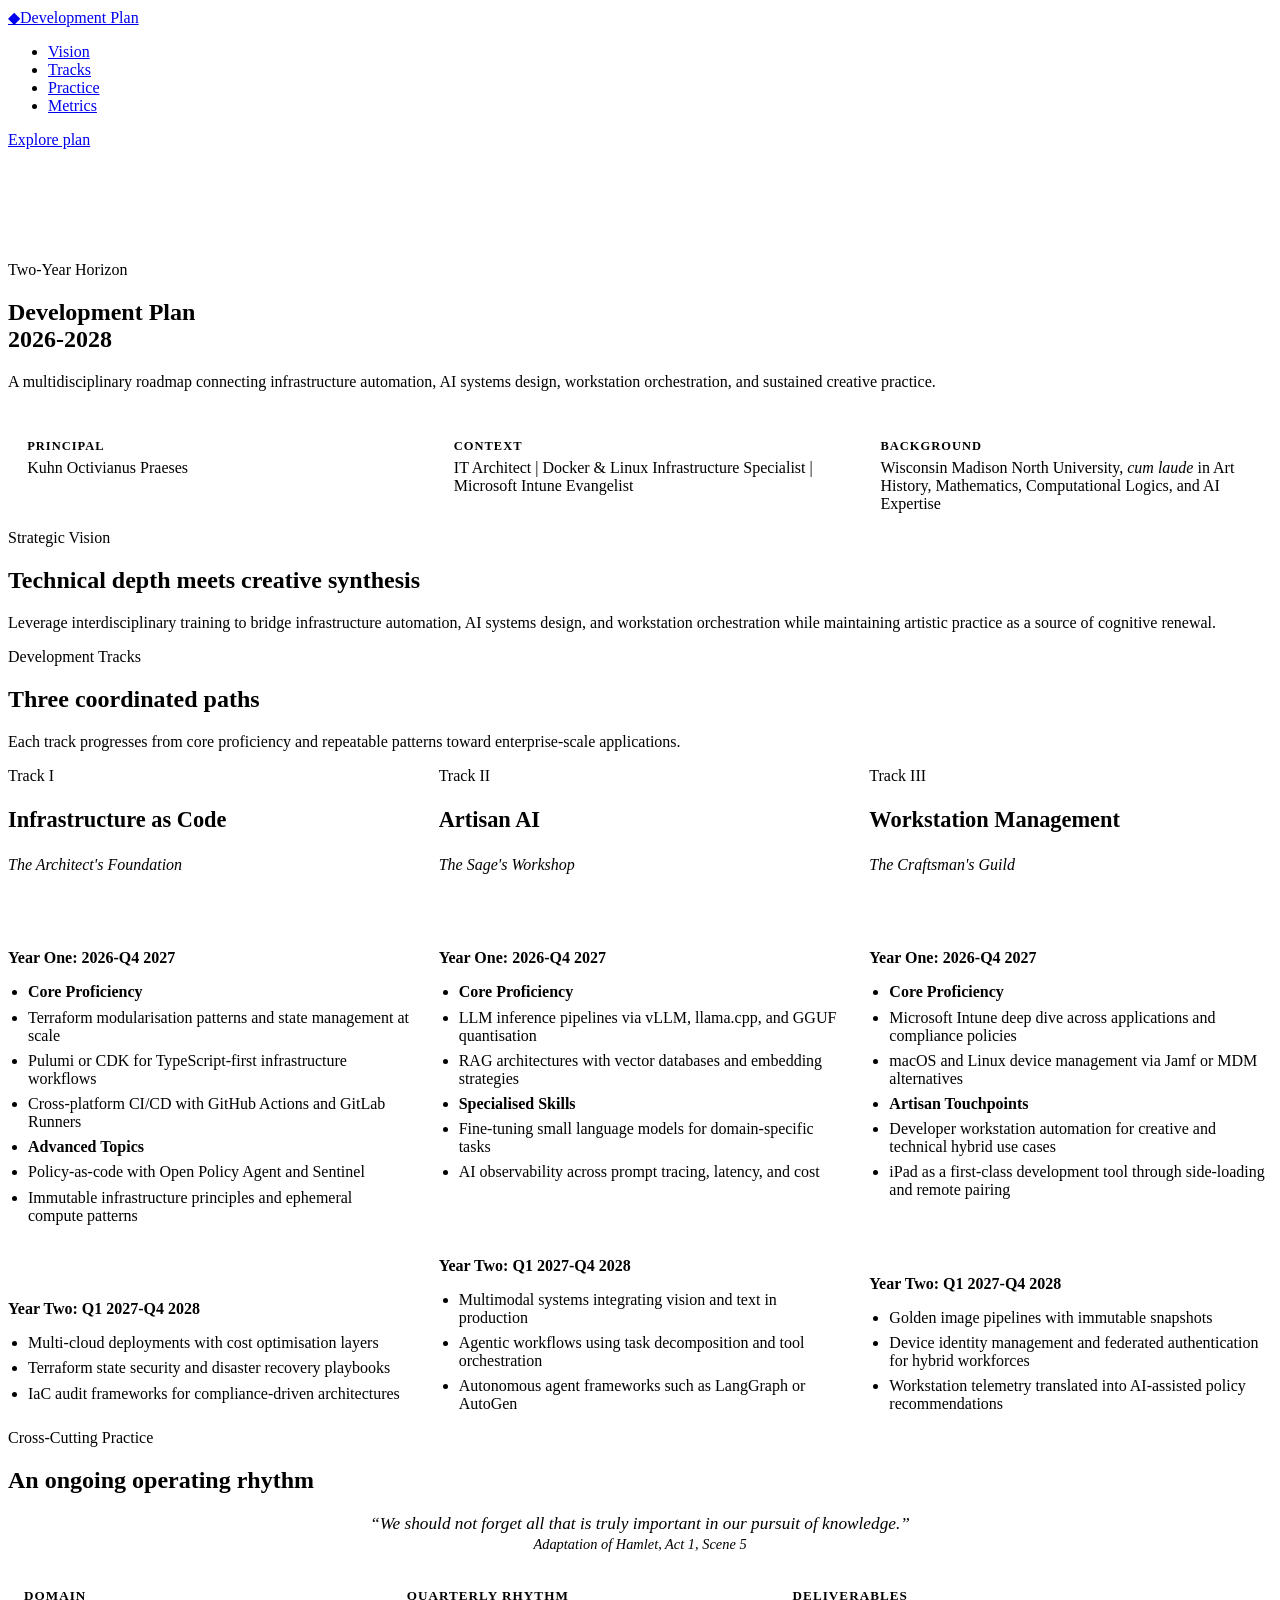
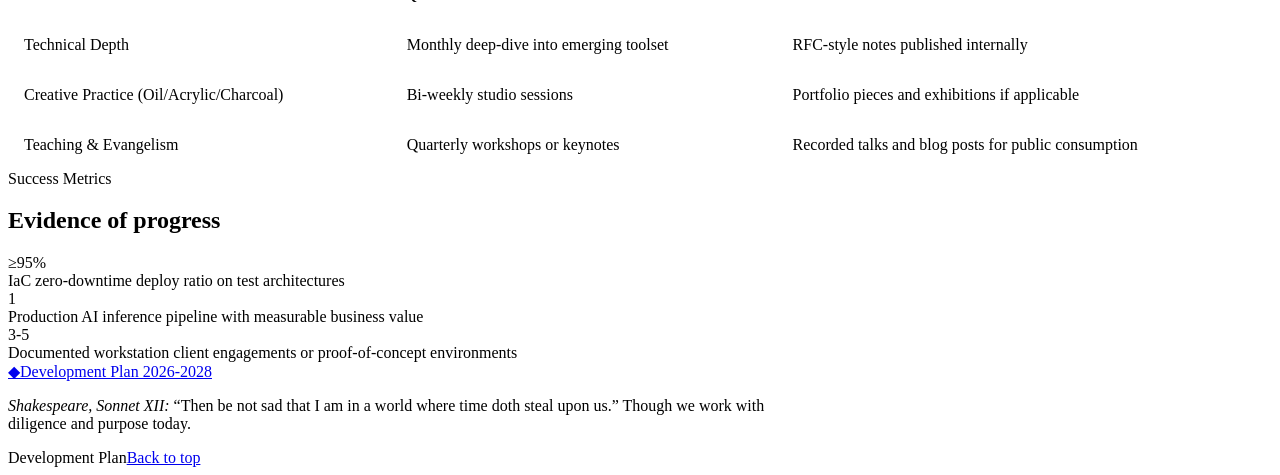
==== developmentplan.html @ e652a59f "development plan page upload" ====
<!DOCTYPE html>
<html lang="en">
<head>
  <meta charset="UTF-8">
  <meta name="viewport" content="width=device-width, initial-scale=1.0">
  <meta name="description" content="Development Plan 2026-2028 for infrastructure as code, artisan AI, and workstation management.">
  <title>Development Plan 2026-2028</title>
  <link rel="stylesheet" href="styles.css">
  <style>
    /* Page-specific layout only. Visual styling is inherited from styles.css. */
    .plan-main { padding-top: 7rem; }
    .plan-grid { display: grid; grid-template-columns: repeat(auto-fit, minmax(300px, 1fr)); gap: 1.75rem; }
    .track-card { display: flex; flex-direction: column; gap: 1.4rem; }
    .track-card h3 { font-size: 1.4rem; }
    .track-card h4 { color: var(--primary-cyan); margin-bottom: .65rem; }
    .track-card ul, .metrics-list { padding-left: 1.25rem; color: var(--text-muted); }
    .track-card li, .metrics-list li { margin: .45rem 0; }
    .profile-strip { display: grid; grid-template-columns: repeat(auto-fit, minmax(210px, 1fr)); gap: 1rem; margin-top: 2rem; }
    .profile-item { padding: 1rem 1.2rem; }
    .profile-item strong { display: block; color: var(--primary-yellow); font-size: .78rem; text-transform: uppercase; letter-spacing: .08em; margin-bottom: .35rem; }
    .quote { font-size: 1.08rem; font-style: italic; color: var(--text-muted); text-align: center; }
    .table-wrap { overflow-x: auto; }
    .plan-table { width: 100%; border-collapse: collapse; min-width: 720px; }
    .plan-table th, .plan-table td { text-align: left; padding: 1rem; border-bottom: 1px solid var(--glass-border); vertical-align: top; }
    .plan-table th { color: var(--primary-yellow); font-size: .82rem; text-transform: uppercase; letter-spacing: .08em; }
    .year-block { padding-top: 1rem; border-top: 1px solid var(--glass-border); }
    .footer-note { max-width: 800px; }
    @media (max-width: 768px) { .plan-main { padding-top: 5.5rem; } }
  </style>
</head>
<body>
  <div class="ambient-bg" aria-hidden="true">
    <div class="orb orb-1"></div>
    <div class="orb orb-2"></div>
    <div class="orb orb-3"></div>
  </div>

  <header class="header">
    <nav class="nav-container glass-panel" aria-label="Primary navigation">
      <a class="brand" href="#top"><span class="brand-icon" aria-hidden="true">◆</span><span>Development Plan</span></a>
      <ul class="nav-links">
        <li><a class="nav-link" href="#vision">Vision</a></li>
        <li><a class="nav-link" href="#tracks">Tracks</a></li>
        <li><a class="nav-link" href="#practice">Practice</a></li>
        <li><a class="nav-link" href="#metrics">Metrics</a></li>
      </ul>
      <div class="nav-actions"><a class="btn btn-glass btn-sm" href="#tracks">Explore plan</a></div>
    </nav>
  </header>

  <main id="top" class="plan-main">
    <section class="hero">
      <div class="badge"><span class="badge-dot"></span>Two-Year Horizon</div>
      <h1 class="hero-title gradient-text">Development Plan<br>2026-2028</h1>
      <p class="hero-subtitle">A multidisciplinary roadmap connecting infrastructure automation, AI systems design, workstation orchestration, and sustained creative practice.</p>
      <div class="profile-strip">
        <div class="profile-item glass-card"><strong>Principal</strong>Kuhn Octivianus Praeses</div>
        <div class="profile-item glass-card"><strong>Context</strong>IT Architect | Docker &amp; Linux Infrastructure Specialist | Microsoft Intune Evangelist</div>
        <div class="profile-item glass-card"><strong>Background</strong>Wisconsin Madison North University, <em>cum laude</em> in Art History, Mathematics, Computational Logics, and AI Expertise</div>
      </div>
    </section>

    <section id="vision" class="section">
      <div class="section-header">
        <span class="section-tag">Strategic Vision</span>
        <h2 class="section-title">Technical depth meets creative synthesis</h2>
        <p class="section-desc">Leverage interdisciplinary training to bridge infrastructure automation, AI systems design, and workstation orchestration while maintaining artistic practice as a source of cognitive renewal.</p>
      </div>
    </section>

    <section id="tracks" class="section">
      <div class="section-header">
        <span class="section-tag">Development Tracks</span>
        <h2 class="section-title">Three coordinated paths</h2>
        <p class="section-desc">Each track progresses from core proficiency and repeatable patterns toward enterprise-scale applications.</p>
      </div>

      <div class="plan-grid">
        <article class="glass-card track-card">
          <div>
            <span class="section-tag">Track I</span>
            <h3>Infrastructure as Code</h3>
            <p class="section-desc"><em>The Architect's Foundation</em></p>
          </div>
          <div class="year-block">
            <h4>Year One: 2026-Q4 2027</h4>
            <ul>
              <li><strong>Core Proficiency</strong></li>
              <li>Terraform modularisation patterns and state management at scale</li>
              <li>Pulumi or CDK for TypeScript-first infrastructure workflows</li>
              <li>Cross-platform CI/CD with GitHub Actions and GitLab Runners</li>
              <li><strong>Advanced Topics</strong></li>
              <li>Policy-as-code with Open Policy Agent and Sentinel</li>
              <li>Immutable infrastructure principles and ephemeral compute patterns</li>
            </ul>
          </div>
          <div class="year-block">
            <h4>Year Two: Q1 2027-Q4 2028</h4>
            <ul>
              <li>Multi-cloud deployments with cost optimisation layers</li>
              <li>Terraform state security and disaster recovery playbooks</li>
              <li>IaC audit frameworks for compliance-driven architectures</li>
            </ul>
          </div>
        </article>

        <article class="glass-card track-card">
          <div>
            <span class="section-tag">Track II</span>
            <h3>Artisan AI</h3>
            <p class="section-desc"><em>The Sage's Workshop</em></p>
          </div>
          <div class="year-block">
            <h4>Year One: 2026-Q4 2027</h4>
            <ul>
              <li><strong>Core Proficiency</strong></li>
              <li>LLM inference pipelines via vLLM, llama.cpp, and GGUF quantisation</li>
              <li>RAG architectures with vector databases and embedding strategies</li>
              <li><strong>Specialised Skills</strong></li>
              <li>Fine-tuning small language models for domain-specific tasks</li>
              <li>AI observability across prompt tracing, latency, and cost</li>
            </ul>
          </div>
          <div class="year-block">
            <h4>Year Two: Q1 2027-Q4 2028</h4>
            <ul>
              <li>Multimodal systems integrating vision and text in production</li>
              <li>Agentic workflows using task decomposition and tool orchestration</li>
              <li>Autonomous agent frameworks such as LangGraph or AutoGen</li>
            </ul>
          </div>
        </article>

        <article class="glass-card track-card">
          <div>
            <span class="section-tag">Track III</span>
            <h3>Workstation Management</h3>
            <p class="section-desc"><em>The Craftsman's Guild</em></p>
          </div>
          <div class="year-block">
            <h4>Year One: 2026-Q4 2027</h4>
            <ul>
              <li><strong>Core Proficiency</strong></li>
              <li>Microsoft Intune deep dive across applications and compliance policies</li>
              <li>macOS and Linux device management via Jamf or MDM alternatives</li>
              <li><strong>Artisan Touchpoints</strong></li>
              <li>Developer workstation automation for creative and technical hybrid use cases</li>
              <li>iPad as a first-class development tool through side-loading and remote pairing</li>
            </ul>
          </div>
          <div class="year-block">
            <h4>Year Two: Q1 2027-Q4 2028</h4>
            <ul>
              <li>Golden image pipelines with immutable snapshots</li>
              <li>Device identity management and federated authentication for hybrid workforces</li>
              <li>Workstation telemetry translated into AI-assisted policy recommendations</li>
            </ul>
          </div>
        </article>
      </div>
    </section>

    <section id="practice" class="section">
      <div class="section-header">
        <span class="section-tag">Cross-Cutting Practice</span>
        <h2 class="section-title">An ongoing operating rhythm</h2>
        <p class="quote">“We should not forget all that is truly important in our pursuit of knowledge.”<br><small>Adaptation of <em>Hamlet</em>, Act 1, Scene 5</small></p>
      </div>
      <div class="glass-panel pipeline-container table-wrap">
        <table class="plan-table">
          <thead><tr><th>Domain</th><th>Quarterly Rhythm</th><th>Deliverables</th></tr></thead>
          <tbody>
            <tr><td>Technical Depth</td><td>Monthly deep-dive into emerging toolset</td><td>RFC-style notes published internally</td></tr>
            <tr><td>Creative Practice (Oil/Acrylic/Charcoal)</td><td>Bi-weekly studio sessions</td><td>Portfolio pieces and exhibitions if applicable</td></tr>
            <tr><td>Teaching &amp; Evangelism</td><td>Quarterly workshops or keynotes</td><td>Recorded talks and blog posts for public consumption</td></tr>
          </tbody>
        </table>
      </div>
    </section>

    <section id="metrics" class="section">
      <div class="section-header">
        <span class="section-tag">Success Metrics</span>
        <h2 class="section-title">Evidence of progress</h2>
      </div>
      <div class="hero-metrics">
        <article class="metric-card glass-card"><div class="metric-value">≥95%</div><div class="metric-label">IaC zero-downtime deploy ratio on test architectures</div></article>
        <article class="metric-card glass-card"><div class="metric-value">1</div><div class="metric-label">Production AI inference pipeline with measurable business value</div></article>
        <article class="metric-card glass-card"><div class="metric-value">3-5</div><div class="metric-label">Documented workstation client engagements or proof-of-concept environments</div></article>
      </div>
    </section>
  </main>

  <footer class="footer">
    <div class="footer-container">
      <div class="footer-top">
        <div class="footer-brand footer-note">
          <a class="brand" href="#top"><span class="brand-icon" aria-hidden="true">◆</span><span>Development Plan 2026-2028</span></a>
          <p><em>Shakespeare, Sonnet XII:</em> “Then be not sad that I am in a world where time doth steal upon us.” Though we work with diligence and purpose today.</p>
        </div>
      </div>
      <div class="footer-bottom"><span>Development Plan</span><a class="nav-link" href="#top">Back to top</a></div>
    </div>
  </footer>
</body>
</html>
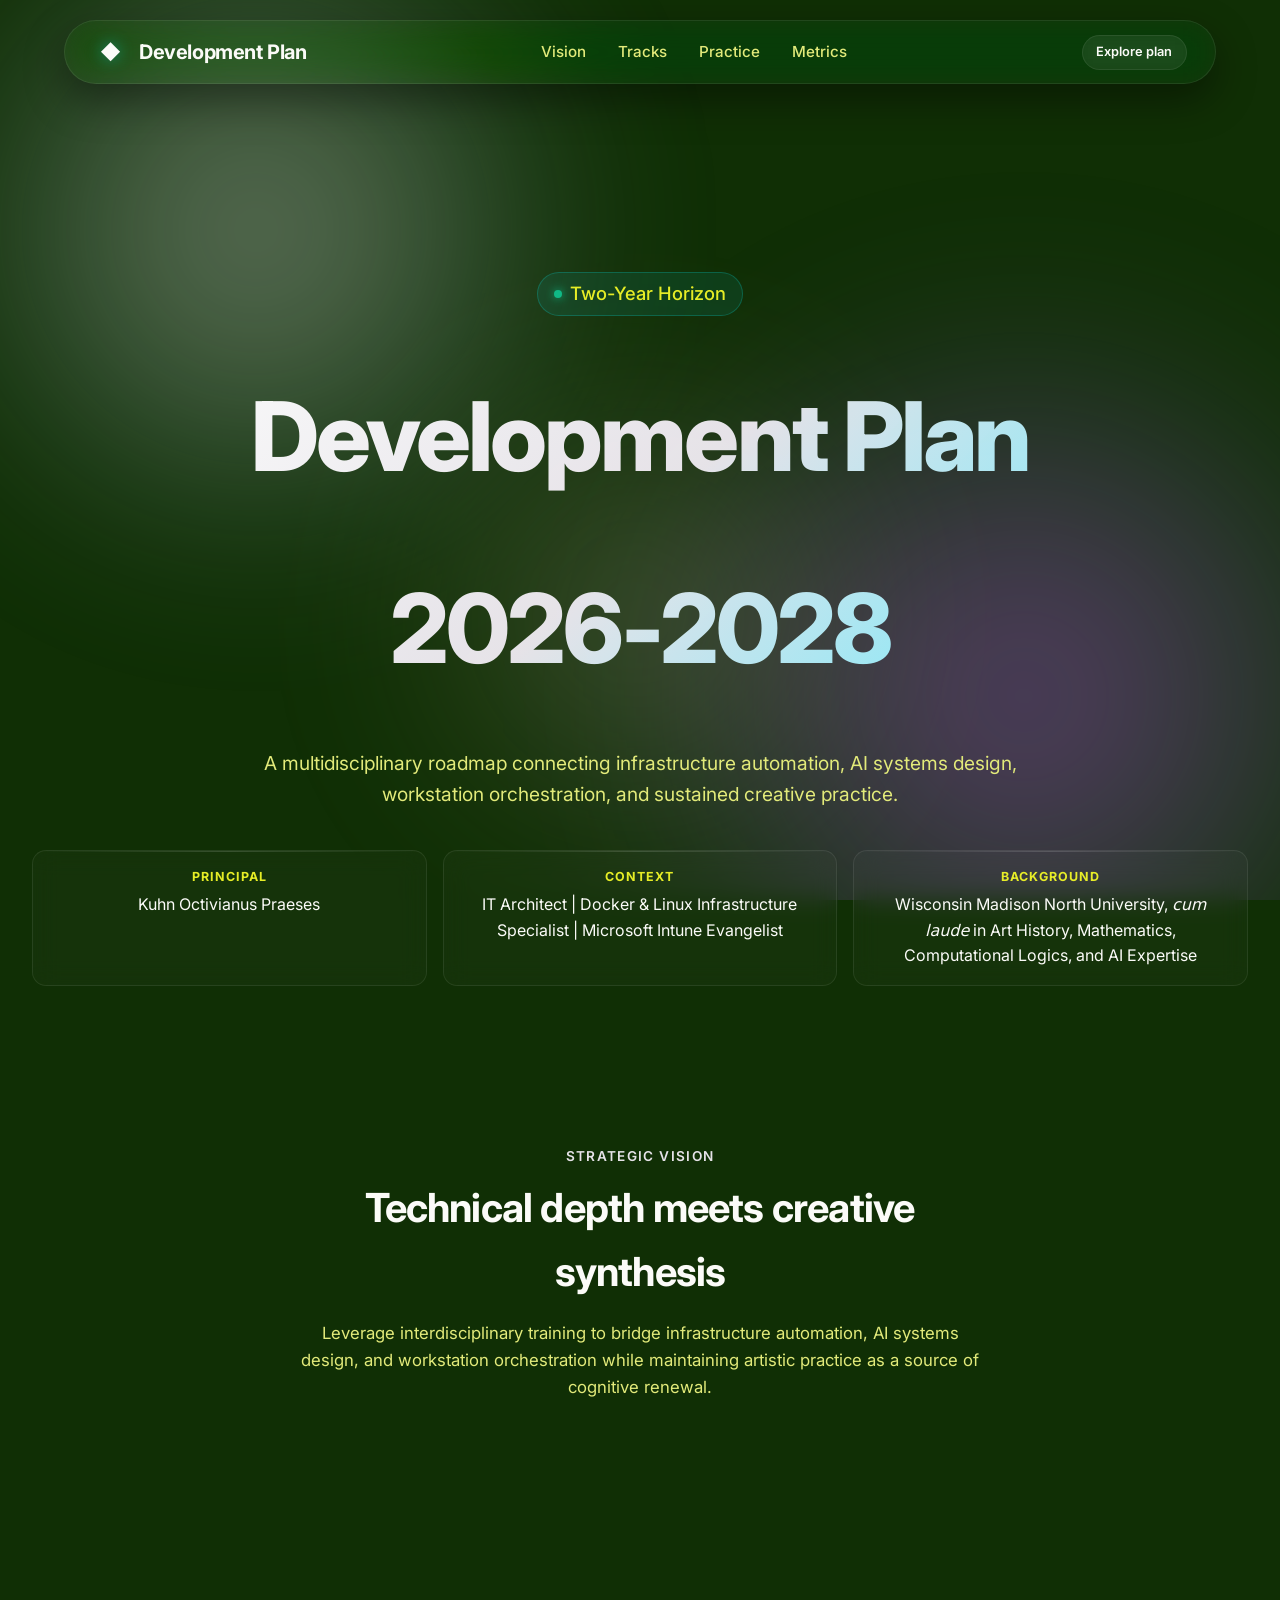
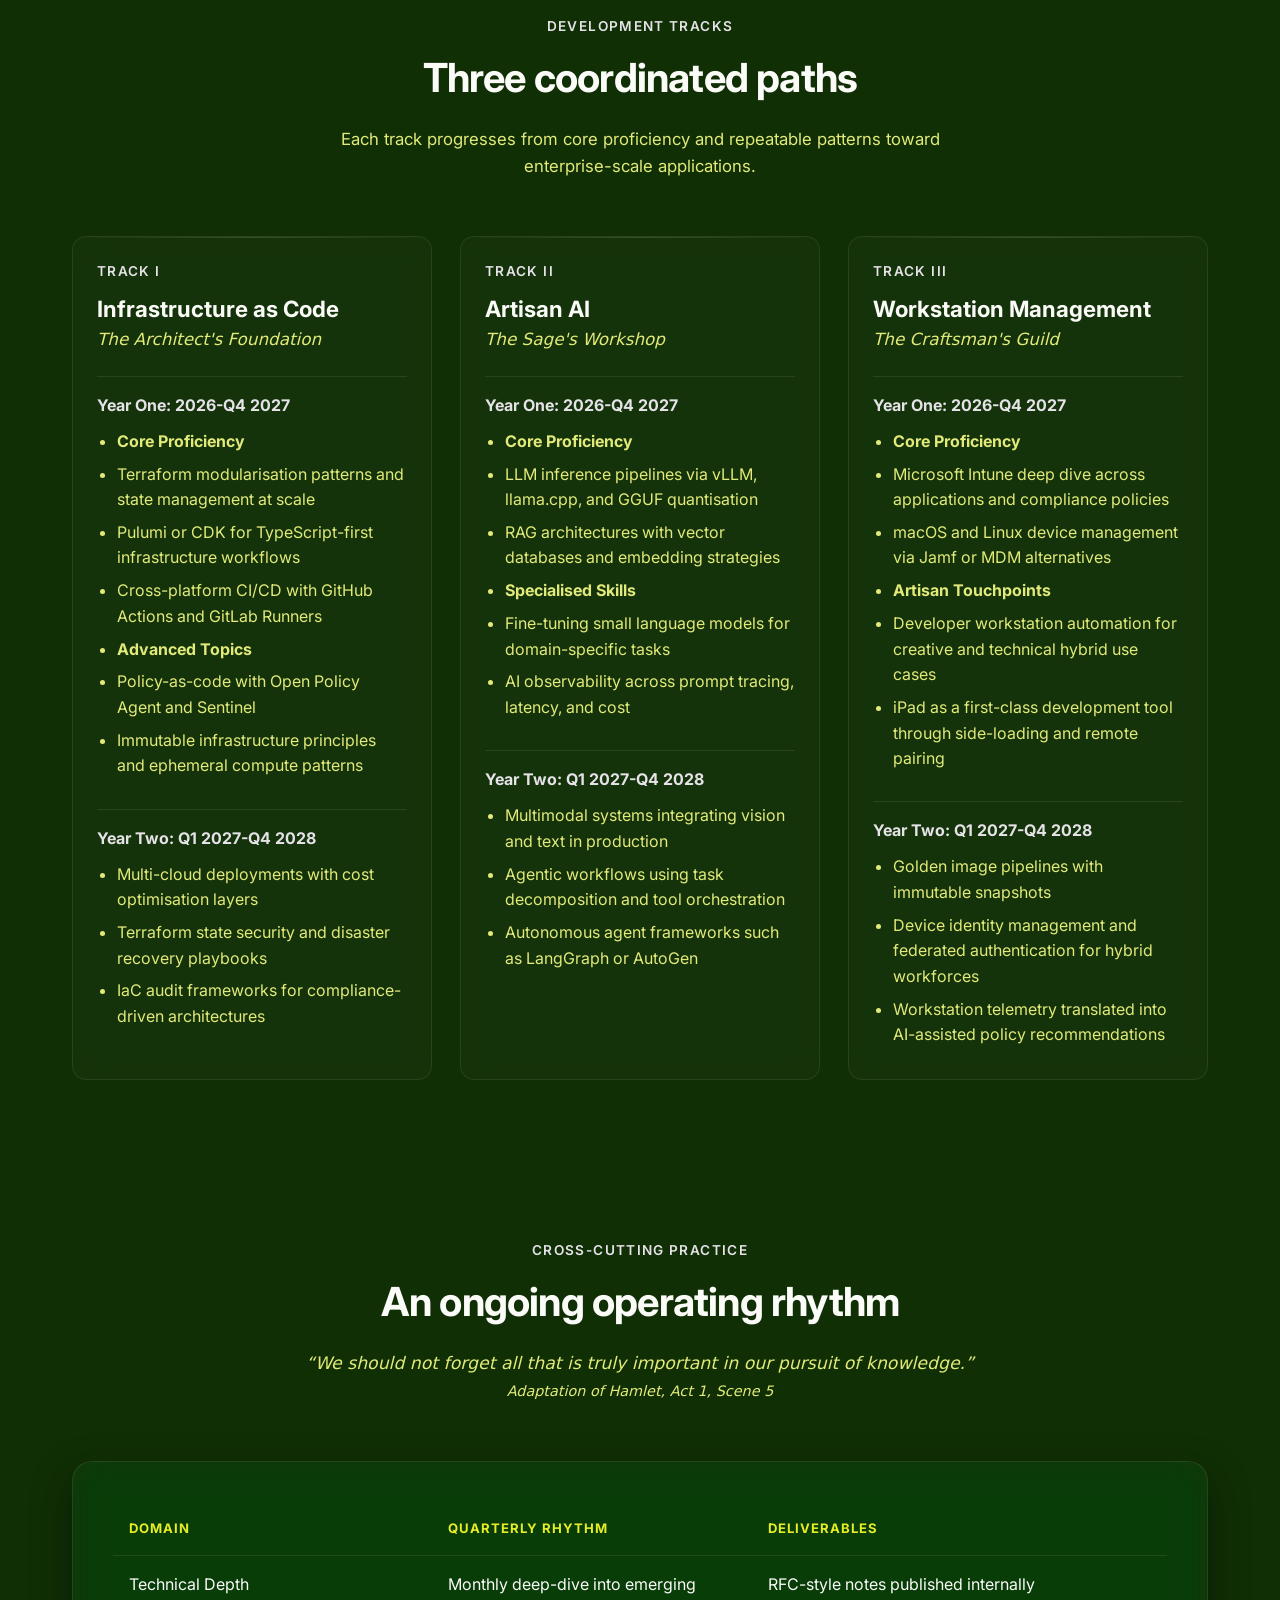
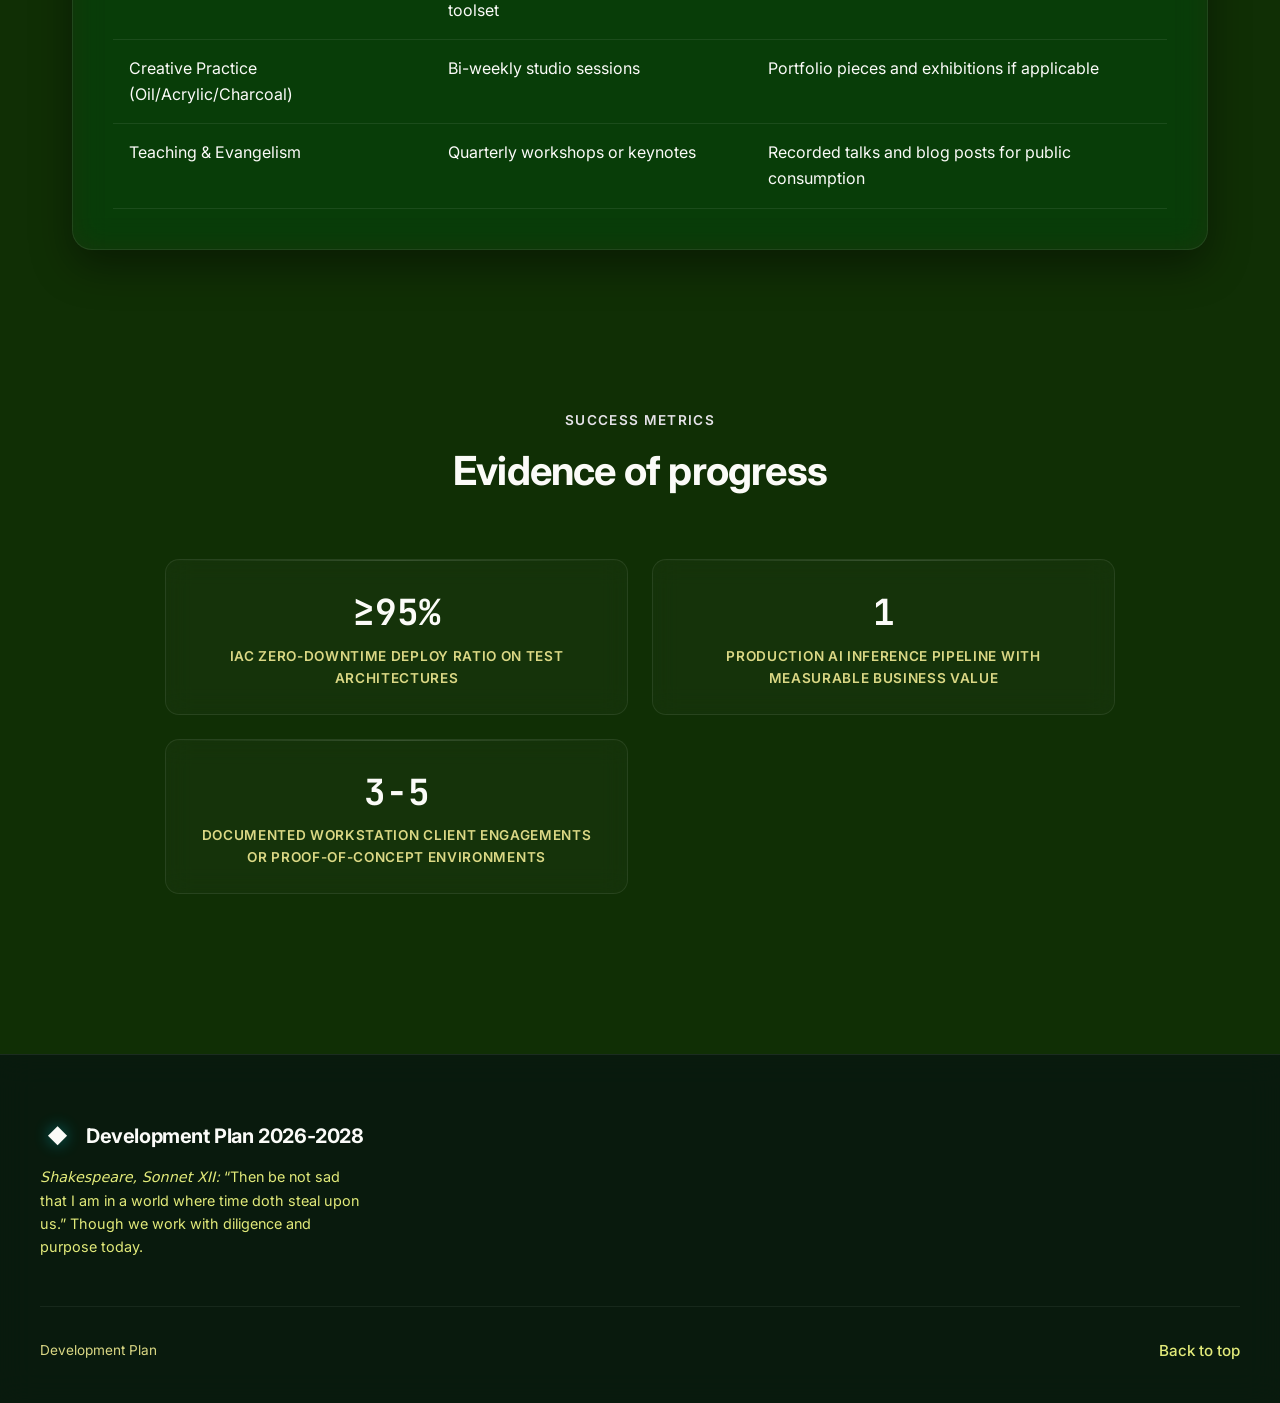
==== commit 7b689a2b: "style css reference" ====
--- a/developmentplan.html
+++ b/developmentplan.html
@@ -5,7 +5,7 @@
   <meta name="viewport" content="width=device-width, initial-scale=1.0">
   <meta name="description" content="Development Plan 2026-2028 for infrastructure as code, artisan AI, and workstation management.">
   <title>Development Plan 2026-2028</title>
-  <link rel="stylesheet" href="styles.css">
+  <link rel="stylesheet" href="css/styles.css">
   <style>
     /* Page-specific layout only. Visual styling is inherited from styles.css. */
     .plan-main { padding-top: 7rem; }
--- a/css/styles.css
+++ b/css/styles.css
@@ -0,0 +1,1045 @@
+/* Modern Glassmorphic Design System - MediaConveyor */
+@import url('https://fonts.googleapis.com/css2?family=Inter:wght@300;400;500;600;700;800&family=JetBrains+Mono:wght@400;500;600&display=swap');
+
+:root {
+  /* Color Palette */
+  --bg-dark: #102f05;
+  --bg-surface: rgba(5, 97, 63, 0.6);
+  --glass-bg: rgba(255, 255, 255, 0.03);
+  --glass-bg-hover: rgba(255, 255, 255, 0.06);
+  --glass-border: rgba(255, 255, 255, 0.08);
+  --glass-border-hover: rgba(255, 255, 255, 0.2);
+  --glass-shadow: 0 16px 40px 0 rgba(0, 0, 0, 0.4);
+  
+  --primary-cyan: #ece8eff7;
+  --primary-yellow: #edf427f7;
+  --primary-blue: #4fecfe;
+  --accent-purple: #be55f7;
+  --accent-indigo: #e7cac1;
+  --accent-emerald: #10b986;
+  
+  --text-main: #fbfbf8;
+  --text-muted: #e2ea7a;
+  --text-dim: #dbd885;
+  
+  --font-main: 'Inter', system-ui, -apple-system, sans-serif;
+  --font-mono: 'JetBrains Mono', monospace;
+  
+  --radius-sm: 8px;
+  --radius-md: 14px;
+  --radius-lg: 20px;
+  --radius-full: 9999px;
+  
+  --transition-fast: 0.2s cubic-bezier(0.16, 1, 0.3, 1);
+  --transition-normal: 0.35s cubic-bezier(0.16, 1, 0.3, 1);
+}
+
+/* background-image: url("assets/bg.png");
+  background-repeat: no-repeat; */
+
+/* Reset & Base Styles */
+* {
+  box-sizing: border-box;
+  margin: 0;
+  padding: 0;
+}
+
+html {
+  scroll-behavior: smooth;
+  color-scheme: dark;
+}
+
+body {
+  font-family: var(--font-main);
+  background-color: var(--bg-dark);
+  color: var(--text-main);
+  overflow-x: hidden;
+  line-height: 1.6;
+  min-height: 100vh;
+  position: relative;
+}
+
+/* Ambient Animated Glowing Background Orbs */
+.ambient-bg {
+  position: fixed;
+  top: 0;
+  left: 0;
+  width: 100vw;
+  height: 100vh;
+  z-index: -1;
+  pointer-events: none;
+  overflow: hidden;
+}
+
+.orb {
+  position: absolute;
+  border-radius: 50%;
+  filter: blur(100px);
+  opacity: 0.45;
+  animation: orbFloat 25s ease-in-out infinite alternate;
+}
+
+.orb-1 {
+  top: -10%;
+  left: -5%;
+  width: 50vw;
+  height: 50vw;
+  background: radial-gradient(circle, var(--primary-cyan) 0%, rgba(79, 172, 254, 0.1) 70%);
+}
+
+.orb-2 {
+  bottom: -20%;
+  right: -10%;
+  width: 60vw;
+  height: 60vw;
+  background: radial-gradient(circle, var(--accent-purple) 0%, rgba(99, 102, 241, 0.1) 70%);
+  animation-delay: -7s;
+}
+
+.orb-3 {
+  top: 40%;
+  left: 30%;
+  width: 40vw;
+  height: 40vw;
+  background: radial-gradient(circle, var(--accent-indigo) 0%, transparent 70%);
+  animation-delay: -12s;
+  opacity: 0.25;
+}
+
+@keyframes orbFloat {
+  0% { transform: translate(0, 0) scale(1); }
+  50% { transform: translate(40px, -60px) scale(1.1); }
+  100% { transform: translate(-30px, 40px) scale(0.95); }
+}
+
+/* Glassmorphism Container Classes */
+.glass-panel {
+  background: var(--glass-bg);
+  backdrop-filter: blur(16px) saturate(180%);
+  -webkit-backdrop-filter: blur(16px) saturate(180%);
+  border: 1px solid var(--glass-border);
+  box-shadow: var(--glass-shadow);
+  border-radius: var(--radius-lg);
+  transition: border-color var(--transition-fast), background var(--transition-fast), transform var(--transition-fast);
+}
+
+.glass-panel:hover {
+  border-color: var(--glass-border-hover);
+  background: var(--glass-bg-hover);
+}
+
+.glass-card {
+  background: rgba(255, 255, 255, 0.025);
+  backdrop-filter: blur(12px);
+  -webkit-backdrop-filter: blur(12px);
+  border: 1px solid var(--glass-border);
+  border-radius: var(--radius-md);
+  padding: 1.5rem;
+  transition: all var(--transition-fast);
+  position: relative;
+  overflow: hidden;
+}
+
+.glass-card::before {
+  content: '';
+  position: absolute;
+  top: 0;
+  left: 0;
+  right: 0;
+  height: 1px;
+  background: linear-gradient(90deg, transparent, rgba(255, 255, 255, 0.15), transparent);
+}
+
+.glass-card:hover {
+  transform: translateY(-4px);
+  border-color: rgba(255, 255, 255, 0.22);
+  background: rgba(255, 255, 255, 0.05);
+  box-shadow: 0 12px 30px rgba(0, 0, 0, 0.4), 0 0 20px rgba(0, 242, 254, 0.08);
+}
+
+/* Typography Utilities */
+.gradient-text {
+  background: linear-gradient(135deg, #ffffff 0%, var(--primary-cyan) 50%, var(--primary-blue) 100%);
+  -webkit-background-clip: text;
+  -webkit-text-fill-color: transparent;
+}
+
+.gradient-accent {
+  background: linear-gradient(135deg, var(--primary-cyan), var(--accent-purple));
+  -webkit-background-clip: text;
+  -webkit-text-fill-color: transparent;
+}
+
+/* Header Navigation */
+.header {
+  position: fixed;
+  top: 1.25rem;
+  left: 50%;
+  transform: translateX(-50%);
+  width: 90%;
+  max-width: 1200px;
+  z-index: 100;
+}
+
+.nav-container {
+  display: flex;
+  align-items: center;
+  justify-content: space-between;
+  padding: 0.85rem 1.75rem;
+  border-radius: var(--radius-full);
+}
+
+.brand {
+  display: flex;
+  align-items: center;
+  gap: 0.75rem;
+  text-decoration: none;
+  color: var(--text-main);
+  font-weight: 700;
+  font-size: 1.25rem;
+  letter-spacing: -0.02em;
+}
+
+.brand-icon {
+  width: 34px;
+  height: 34px;
+  display: flex;
+  align-items: center;
+  justify-content: center;
+  filter: drop-shadow(0 0 8px rgba(0, 242, 254, 0.4));
+}
+
+.nav-links {
+  display: flex;
+  align-items: center;
+  gap: 2rem;
+  list-style: none;
+}
+
+.nav-link {
+  color: var(--text-muted);
+  text-decoration: none;
+  font-weight: 500;
+  font-size: 0.95rem;
+  transition: color var(--transition-fast);
+  position: relative;
+}
+
+.nav-link:hover, .nav-link.active {
+  color: var(--text-main);
+}
+
+.nav-link::after {
+  content: '';
+  position: absolute;
+  bottom: -4px;
+  left: 0;
+  width: 0;
+  height: 2px;
+  background: var(--primary-cyan);
+  transition: width var(--transition-fast);
+  border-radius: var(--radius-full);
+}
+
+.nav-link:hover::after, .nav-link.active::after {
+  width: 100%;
+}
+
+.nav-actions {
+  display: flex;
+  align-items: center;
+  gap: 1rem;
+}
+
+/* Button Styles */
+.btn {
+  display: inline-flex;
+  align-items: center;
+  gap: 0.5rem;
+  padding: 0.65rem 1.25rem;
+  border-radius: var(--radius-full);
+  font-weight: 600;
+  font-size: 0.9rem;
+  text-decoration: none;
+  cursor: pointer;
+  border: 1px solid transparent;
+  transition: all var(--transition-fast);
+}
+
+.btn-primary {
+  background: linear-gradient(135deg, var(--primary-cyan), var(--primary-blue));
+  color: #020617;
+  box-shadow: 0 4px 20px rgba(0, 242, 254, 0.3);
+}
+
+.btn-primary:hover {
+  transform: translateY(-2px);
+  box-shadow: 0 8px 25px rgba(0, 242, 254, 0.45);
+  filter: brightness(1.05);
+}
+
+.btn-glass {
+  background: rgba(255, 255, 255, 0.05);
+  border: 1px solid var(--glass-border);
+  color: var(--text-main);
+  backdrop-filter: blur(8px);
+}
+
+.btn-glass:hover {
+  background: rgba(255, 255, 255, 0.12);
+  border-color: rgba(255, 255, 255, 0.25);
+  transform: translateY(-2px);
+}
+
+.btn-sm {
+  padding: 0.4rem 0.85rem;
+  font-size: 0.8rem;
+}
+
+/* Hero Section */
+.hero {
+  padding-top: 10rem;
+  padding-bottom: 5rem;
+  max-width: 1800px;
+  margin: 0 auto;
+  padding-left: 2rem;
+  padding-right: 2rem;
+  text-align: center;
+}
+
+.badge {
+  display: inline-flex;
+  align-items: center;
+  gap: 0.5rem;
+  padding: 0.4rem 1rem;
+  border-radius: var(--radius-full);
+  background: rgba(0, 242, 254, 0.08);
+  border: 1px solid rgba(0, 242, 254, 0.2);
+  color: var(--primary-yellow);
+  font-size: 1.15rem;
+  font-weight: 500;
+  margin-bottom: 1.5rem;
+}
+
+.badge-dot {
+  width: 8px;
+  height: 8px;
+  border-radius: 50%;
+  background-color: var(--accent-emerald);
+  box-shadow: 0 0 10px var(--accent-emerald);
+  animation: pulse 2s infinite;
+}
+
+@keyframes pulse {
+  0% { opacity: 0.6; }
+  50% { opacity: 1; transform: scale(1.2); }
+  100% { opacity: 0.6; }
+}
+
+.hero-title {
+  font-size: 6.0rem;
+  font-weight: 800;
+  line-height: 2.0;
+  letter-spacing: -0.03em;
+  margin-bottom: 1.5rem;
+}
+
+.hero-small-title {
+  font-size: 3.75rem;
+  font-weight: 600;
+  line-height: 1.1;
+  letter-spacing: -0.03em;
+  margin-bottom: 1.5rem;
+}
+
+.hero-subtitle {
+  font-size: 1.2rem;
+  color: var(--text-muted);
+  max-width: 760px;
+  margin: 0 auto 2.5rem;
+  font-weight: 400;
+}
+
+.hero-cta {
+  display: flex;
+  align-items: center;
+  justify-content: center;
+  gap: 1.25rem;
+  margin-bottom: 4rem;
+}
+
+/* Metrics Grid */
+.hero-metrics {
+  display: grid;
+  grid-template-columns: repeat(auto-fit, minmax(400px, 1fr));
+  gap: 1.5rem;
+  max-width: 950px;
+  margin: 0 auto;
+}
+
+.metric-card {
+  padding: 1.5rem;
+  text-align: center;
+}
+
+.metric-value {
+  font-size: 2.25rem;
+  font-weight: 700;
+  color: var(--text-main);
+  margin-bottom: 0.25rem;
+  font-family: var(--font-mono);
+}
+
+.metric-label {
+  font-size: 0.85rem;
+  color: var(--text-dim);
+  text-transform: uppercase;
+  letter-spacing: 0.05em;
+  font-weight: 600;
+}
+
+/* Main Section Layout */
+.section {
+  max-width: 1200px;
+  margin: 0 auto;
+  padding: 5rem 2rem;
+}
+
+.section-header {
+  text-align: center;
+  max-width: 680px;
+  margin: 0 auto 3.5rem;
+}
+
+.section-tag {
+  font-size: 0.85rem;
+  font-weight: 600;
+  color: var(--primary-cyan);
+  text-transform: uppercase;
+  letter-spacing: 0.1em;
+  margin-bottom: 0.5rem;
+  display: block;
+}
+
+.section-title {
+  font-size: 2.5rem;
+  font-weight: 700;
+  letter-spacing: -0.02em;
+  margin-bottom: 1rem;
+}
+
+.section-desc {
+  color: var(--text-muted);
+  font-size: 1.05rem;
+}
+
+/* Interactive Pipeline Section */
+.pipeline-container {
+  padding: 2.5rem;
+  position: relative;
+}
+
+.pipeline-steps {
+  display: grid;
+  grid-template-columns: repeat(4, 1fr);
+  gap: 1rem;
+  margin-bottom: 2.5rem;
+  position: relative;
+}
+
+.pipeline-step-node {
+  background: rgba(255, 255, 255, 0.03);
+  border: 1px solid var(--glass-border);
+  border-radius: var(--radius-md);
+  padding: 1.25rem;
+  cursor: pointer;
+  transition: all var(--transition-fast);
+  display: flex;
+  flex-direction: column;
+  align-items: center;
+  text-align: center;
+  gap: 0.75rem;
+  position: relative;
+}
+
+.pipeline-step-node:hover {
+  background: rgba(255, 255, 255, 0.06);
+  border-color: rgba(255, 255, 255, 0.2);
+}
+
+.pipeline-step-node.active {
+  border-color: var(--primary-cyan);
+  background: rgba(0, 242, 254, 0.08);
+  box-shadow: 0 0 20px rgba(0, 242, 254, 0.2);
+}
+
+.step-number {
+  width: 28px;
+  height: 28px;
+  border-radius: 50%;
+  background: rgba(255, 255, 255, 0.1);
+  display: flex;
+  align-items: center;
+  justify-content: center;
+  font-size: 0.8rem;
+  font-weight: 700;
+  color: var(--text-muted);
+}
+
+.pipeline-step-node.active .step-number {
+  background: var(--primary-cyan);
+  color: #020617;
+}
+
+.step-icon {
+  font-size: 1.5rem;
+  color: var(--primary-blue);
+}
+
+.step-title {
+  font-weight: 600;
+  font-size: 0.95rem;
+}
+
+.pipeline-detail-panel {
+  display: grid;
+  grid-template-columns: 1fr 1fr;
+  gap: 2rem;
+  background: rgba(2, 6, 23, 0.6);
+  border-radius: var(--radius-md);
+  padding: 2rem;
+  border: 1px solid rgba(255, 255, 255, 0.06);
+}
+
+.pipeline-info h4 {
+  font-size: 1.3rem;
+  margin-bottom: 0.75rem;
+  color: var(--primary-cyan);
+}
+
+.pipeline-info p {
+  color: var(--text-muted);
+  margin-bottom: 1.5rem;
+  font-size: 0.95rem;
+}
+
+.feature-list {
+  list-style: none;
+  display: flex;
+  flex-direction: column;
+  gap: 0.6rem;
+}
+
+.feature-list li {
+  display: flex;
+  align-items: center;
+  gap: 0.5rem;
+  font-size: 0.9rem;
+  color: var(--text-main);
+}
+
+.feature-list li svg {
+  color: var(--accent-emerald);
+  flex-shrink: 0;
+}
+
+/* Code Snippet Box */
+.code-box {
+  background: #090d16;
+  border-radius: var(--radius-md);
+  border: 1px solid rgba(255, 255, 255, 0.08);
+  overflow: hidden;
+  display: flex;
+  flex-direction: column;
+}
+
+.code-header {
+  display: flex;
+  align-items: center;
+  justify-content: space-between;
+  padding: 0.75rem 1rem;
+  background: rgba(255, 255, 255, 0.03);
+  border-bottom: 1px solid rgba(255, 255, 255, 0.06);
+  font-family: var(--font-mono);
+  font-size: 0.8rem;
+  color: var(--text-dim);
+}
+
+.code-dots {
+  display: flex;
+  gap: 6px;
+}
+
+.dot {
+  width: 10px;
+  height: 10px;
+  border-radius: 50%;
+}
+
+.dot-red { background: #ef4444; }
+.dot-yellow { background: #f59e0b; }
+.dot-green { background: #10b981; }
+
+.copy-btn {
+  background: transparent;
+  border: none;
+  color: var(--text-dim);
+  cursor: pointer;
+  transition: color var(--transition-fast);
+  display: flex;
+  align-items: center;
+  gap: 0.3rem;
+  font-size: 0.75rem;
+}
+
+.copy-btn:hover {
+  color: var(--text-main);
+}
+
+.code-body {
+  padding: 1.25rem;
+  font-family: var(--font-mono);
+  font-size: 0.85rem;
+  line-height: 1.6;
+  color: #e2e8f0;
+  overflow-x: auto;
+}
+
+/* Features Grid */
+.features-grid {
+  display: grid;
+  grid-template-columns: repeat(auto-fit, minmax(340px, 1fr));
+  gap: 1.75rem;
+}
+
+.feature-card-icon {
+  width: 48px;
+  height: 48px;
+  border-radius: var(--radius-md);
+  background: rgba(0, 242, 254, 0.1);
+  border: 1px solid rgba(0, 242, 254, 0.2);
+  display: flex;
+  align-items: center;
+  justify-content: center;
+  margin-bottom: 1.25rem;
+  color: var(--primary-cyan);
+}
+
+.feature-card h3 {
+  font-size: 1.3rem;
+  font-weight: 600;
+  margin-bottom: 0.75rem;
+}
+
+.feature-card p {
+  color: var(--text-muted);
+  font-size: 0.95rem;
+  line-height: 1.6;
+}
+
+/* GitHub Resources Section */
+.resources-controls {
+  display: flex;
+  flex-wrap: wrap;
+  align-items: center;
+  justify-content: space-between;
+  gap: 1.25rem;
+  margin-bottom: 2.5rem;
+}
+
+.search-box {
+  position: relative;
+  flex: 1;
+  min-width: 280px;
+}
+
+.search-icon {
+  position: absolute;
+  left: 1.1rem;
+  top: 50%;
+  transform: translateY(-50%);
+  color: var(--text-dim);
+  pointer-events: none;
+}
+
+.search-input {
+  width: 100%;
+  padding: 0.8rem 1rem 0.8rem 2.75rem;
+  border-radius: var(--radius-full);
+  background: rgba(255, 255, 255, 0.04);
+  border: 1px solid var(--glass-border);
+  color: var(--text-main);
+  font-family: var(--font-main);
+  font-size: 0.95rem;
+  outline: none;
+  backdrop-filter: blur(12px);
+  transition: all var(--transition-fast);
+}
+
+.search-input:focus {
+  border-color: var(--primary-cyan);
+  background: rgba(255, 255, 255, 0.08);
+  box-shadow: 0 0 20px rgba(0, 242, 254, 0.2);
+}
+
+.filter-pills {
+  display: flex;
+  align-items: center;
+  gap: 0.5rem;
+  flex-wrap: wrap;
+}
+
+.filter-pill {
+  padding: 0.5rem 1.1rem;
+  border-radius: var(--radius-full);
+  background: rgba(255, 255, 255, 0.04);
+  border: 1px solid var(--glass-border);
+  color: var(--text-muted);
+  font-size: 0.85rem;
+  font-weight: 500;
+  cursor: pointer;
+  transition: all var(--transition-fast);
+}
+
+.filter-pill:hover {
+  background: rgba(255, 255, 255, 0.08);
+  color: var(--text-main);
+}
+
+.filter-pill.active {
+  background: var(--primary-cyan);
+  color: #020617;
+  border-color: var(--primary-cyan);
+  font-weight: 600;
+}
+
+.repos-grid {
+  display: grid;
+  grid-template-columns: repeat(auto-fill, minmax(360px, 1fr));
+  gap: 1.75rem;
+  margin-bottom: 4rem;
+}
+
+.repo-card {
+  display: flex;
+  flex-direction: column;
+  justify-content: space-between;
+}
+
+.repo-header {
+  display: flex;
+  align-items: flex-start;
+  justify-content: space-between;
+  margin-bottom: 0.75rem;
+}
+
+.repo-title-group {
+  display: flex;
+  align-items: center;
+  gap: 0.6rem;
+}
+
+.repo-icon {
+  color: var(--text-muted);
+  flex-shrink: 0;
+}
+
+.repo-title {
+  font-size: 1.15rem;
+  font-weight: 600;
+  color: var(--text-main);
+  text-decoration: none;
+  transition: color var(--transition-fast);
+}
+
+.repo-title:hover {
+  color: var(--primary-cyan);
+}
+
+.repo-visibility {
+  font-size: 0.75rem;
+  padding: 0.25rem 0.6rem;
+  border-radius: var(--radius-full);
+  border: 1px solid rgba(255, 255, 255, 0.15);
+  color: var(--text-dim);
+}
+
+.repo-desc {
+  color: var(--text-muted);
+  font-size: 0.9rem;
+  margin-bottom: 1.25rem;
+  line-height: 1.5;
+  flex: 1;
+}
+
+.repo-tags {
+  display: flex;
+  flex-wrap: wrap;
+  gap: 0.4rem;
+  margin-bottom: 1.25rem;
+}
+
+.tag {
+  font-size: 0.75rem;
+  padding: 0.2rem 0.6rem;
+  border-radius: var(--radius-sm);
+  background: rgba(255, 255, 255, 0.05);
+  color: var(--text-dim);
+  font-family: var(--font-mono);
+}
+
+.repo-footer {
+  display: flex;
+  align-items: center;
+  justify-content: space-between;
+  padding-top: 1rem;
+  border-top: 1px solid rgba(255, 255, 255, 0.06);
+  font-size: 0.85rem;
+  color: var(--text-dim);
+}
+
+.repo-meta {
+  display: flex;
+  align-items: center;
+  gap: 1rem;
+}
+
+.meta-item {
+  display: flex;
+  align-items: center;
+  gap: 0.35rem;
+}
+
+.lang-dot {
+  width: 10px;
+  height: 10px;
+  border-radius: 50%;
+}
+
+.lang-ts { background: #3178c6; }
+.lang-go { background: #00add8; }
+.lang-rust { background: #dea584; }
+.lang-python { background: #3572A5; }
+.lang-docker { background: #384d54; }
+
+.repo-actions {
+  display: flex;
+  gap: 0.5rem;
+}
+
+/* Quick Resources List */
+.quick-links-grid {
+  display: grid;
+  grid-template-columns: repeat(auto-fit, minmax(260px, 1fr));
+  gap: 1.25rem;
+}
+
+.quick-link-card {
+  display: flex;
+  align-items: center;
+  gap: 1rem;
+  padding: 1.25rem;
+  text-decoration: none;
+  color: var(--text-main);
+  border-radius: var(--radius-md);
+}
+
+.quick-link-icon {
+  width: 42px;
+  height: 42px;
+  border-radius: var(--radius-sm);
+  background: rgba(255, 255, 255, 0.05);
+  display: flex;
+  align-items: center;
+  justify-content: center;
+  color: var(--primary-cyan);
+  flex-shrink: 0;
+}
+
+.quick-link-content h4 {
+  font-size: 1rem;
+  font-weight: 600;
+  margin-bottom: 0.2rem;
+}
+
+.quick-link-content p {
+  font-size: 0.8rem;
+  color: var(--text-dim);
+}
+
+/* Modal Overlay */
+.modal-overlay {
+  position: fixed;
+  top: 0;
+  left: 0;
+  width: 100vw;
+  height: 100vh;
+  background: rgba(2, 6, 23, 0.8);
+  backdrop-filter: blur(12px);
+  z-index: 1000;
+  display: flex;
+  align-items: center;
+  justify-content: center;
+  padding: 2rem;
+  opacity: 0;
+  pointer-events: none;
+  transition: opacity var(--transition-fast);
+}
+
+.modal-overlay.active {
+  opacity: 1;
+  pointer-events: auto;
+}
+
+.modal-container {
+  width: 100%;
+  max-width: 700px;
+  max-height: 85vh;
+  overflow-y: auto;
+  border-radius: var(--radius-lg);
+  padding: 2rem;
+  position: relative;
+  border: 1px solid var(--glass-border-hover);
+  box-shadow: 0 25px 50px -12px rgba(0, 0, 0, 0.7);
+}
+
+.modal-close {
+  position: absolute;
+  top: 1.25rem;
+  right: 1.25rem;
+  background: rgba(255, 255, 255, 0.08);
+  border: none;
+  color: var(--text-muted);
+  width: 32px;
+  height: 32px;
+  border-radius: 50%;
+  cursor: pointer;
+  display: flex;
+  align-items: center;
+  justify-content: center;
+  transition: all var(--transition-fast);
+}
+
+.modal-close:hover {
+  background: rgba(255, 255, 255, 0.2);
+  color: var(--text-main);
+}
+
+/* Footer */
+.footer {
+  border-top: 1px solid var(--glass-border);
+  padding: 4rem 2rem 2.5rem;
+  margin-top: 5rem;
+  background: rgba(2, 6, 23, 0.5);
+  backdrop-filter: blur(16px);
+}
+
+.footer-container {
+  max-width: 1200px;
+  margin: 0 auto;
+  display: flex;
+  flex-direction: column;
+  gap: 3rem;
+}
+
+.footer-top {
+  display: flex;
+  flex-wrap: wrap;
+  justify-content: space-between;
+  gap: 2.5rem;
+}
+
+.footer-brand p {
+  color: var(--text-muted);
+  margin-top: 0.75rem;
+  max-width: 320px;
+  font-size: 0.9rem;
+}
+
+.footer-links-group {
+  display: flex;
+  gap: 4rem;
+  flex-wrap: wrap;
+}
+
+.footer-col h5 {
+  font-size: 0.9rem;
+  font-weight: 600;
+  text-transform: uppercase;
+  letter-spacing: 0.05em;
+  color: var(--text-main);
+  margin-bottom: 1.25rem;
+}
+
+.footer-col ul {
+  list-style: none;
+  display: flex;
+  flex-direction: column;
+  gap: 0.75rem;
+}
+
+.footer-col a {
+  color: var(--text-muted);
+  text-decoration: none;
+  font-size: 0.9rem;
+  transition: color var(--transition-fast);
+}
+
+.footer-col a:hover {
+  color: var(--primary-cyan);
+}
+
+.footer-bottom {
+  display: flex;
+  align-items: center;
+  justify-content: space-between;
+  padding-top: 2rem;
+  border-top: 1px solid rgba(255, 255, 255, 0.06);
+  font-size: 0.85rem;
+  color: var(--text-dim);
+}
+
+/* Toast Notification */
+.toast {
+  position: fixed;
+  bottom: 2rem;
+  right: 2rem;
+  background: rgba(15, 23, 42, 0.9);
+  border: 1px solid var(--primary-cyan);
+  color: var(--text-main);
+  padding: 0.75rem 1.25rem;
+  border-radius: var(--radius-full);
+  box-shadow: 0 10px 30px rgba(0, 0, 0, 0.5), 0 0 15px rgba(0, 242, 254, 0.2);
+  backdrop-filter: blur(16px);
+  display: flex;
+  align-items: center;
+  gap: 0.6rem;
+  font-size: 0.85rem;
+  font-weight: 500;
+  z-index: 2000;
+  transform: translateY(100px);
+  opacity: 0;
+  transition: all var(--transition-normal);
+}
+
+.toast.show {
+  transform: translateY(0);
+  opacity: 1;
+}
+
+/* Responsive Breakpoints */
+@media (max-width: 992px) {
+  .hero-title { font-size: 3rem; }
+  .pipeline-steps { grid-template-columns: repeat(2, 1fr); }
+  .pipeline-detail-panel { grid-template-columns: 1fr; }
+}
+
+@media (max-width: 768px) {
+  .nav-links { display: none; }
+  .hero-title { font-size: 2.25rem; }
+  .hero-subtitle { font-size: 1rem; }
+  .pipeline-steps { grid-template-columns: 1fr; }
+  .section-title { font-size: 2rem; }
+  .repos-grid { grid-template-columns: 1fr; }
+  .footer-links-group { gap: 2rem; }
+}
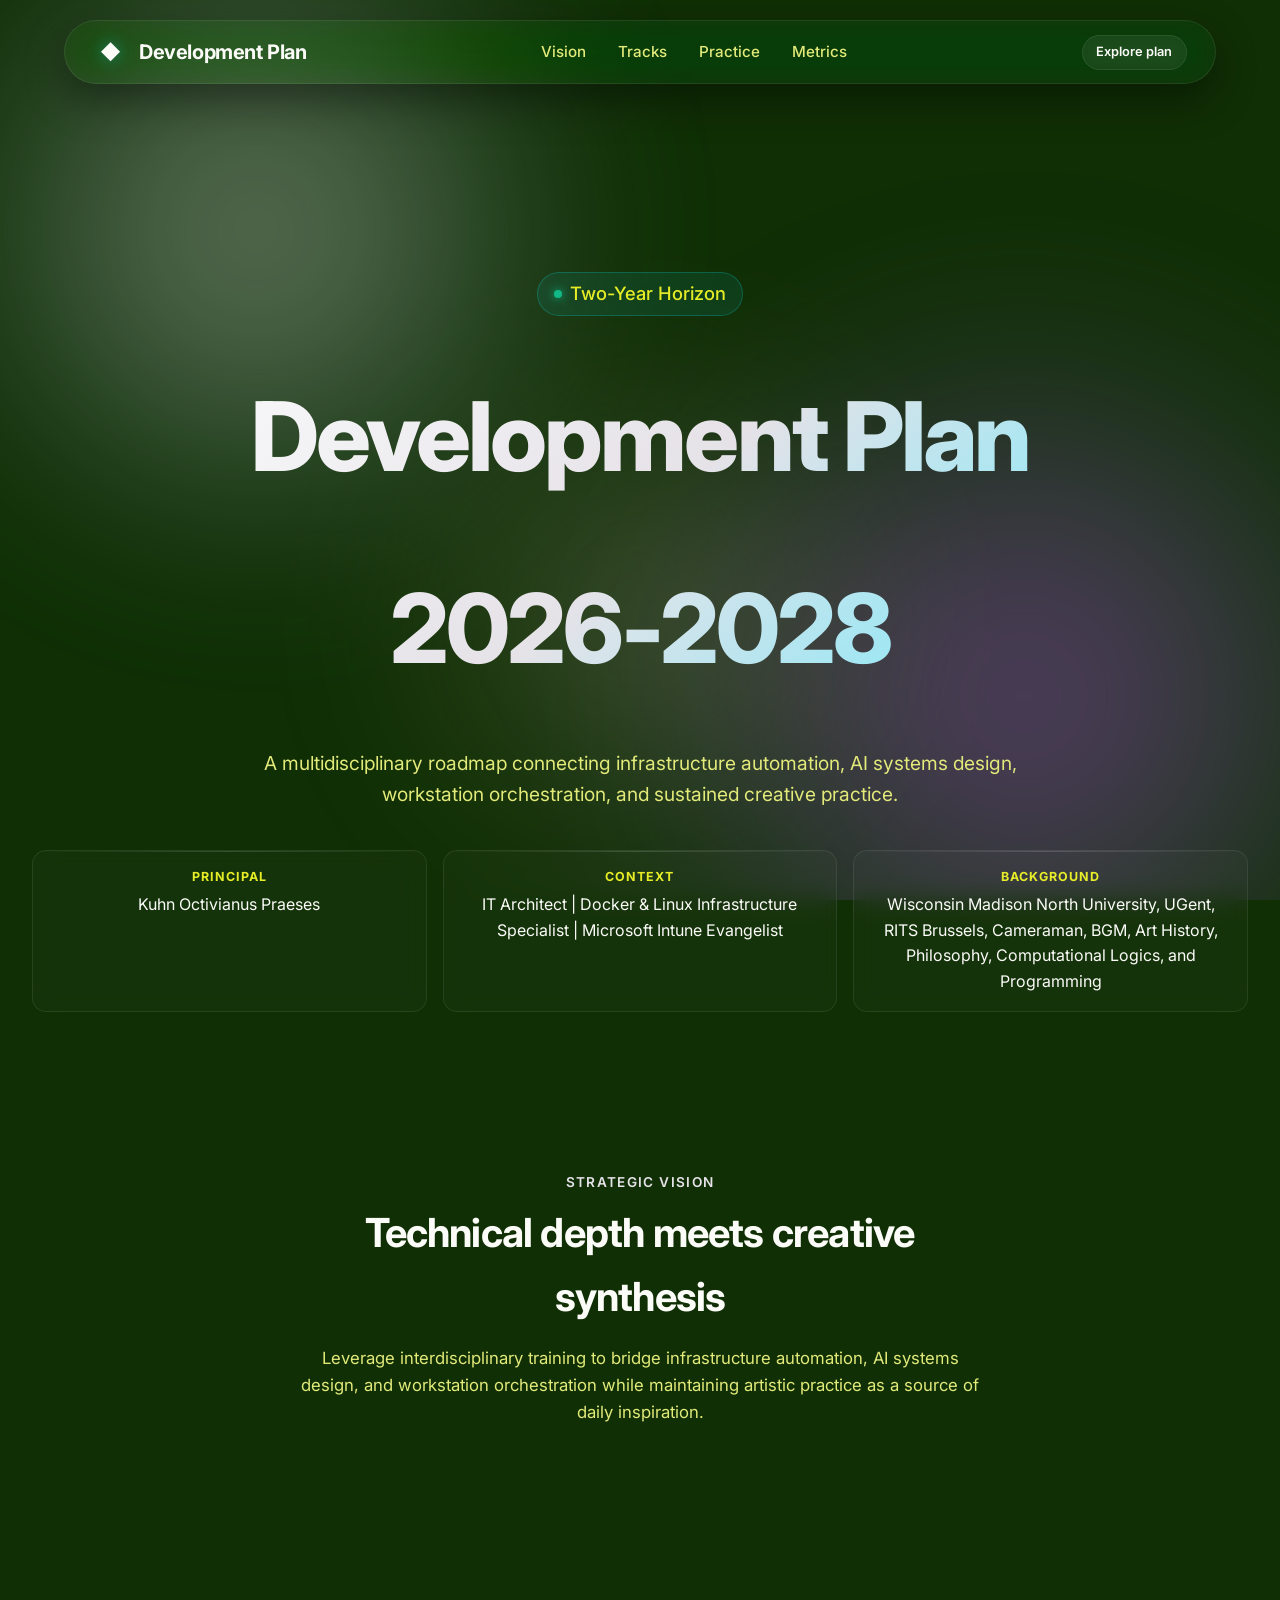
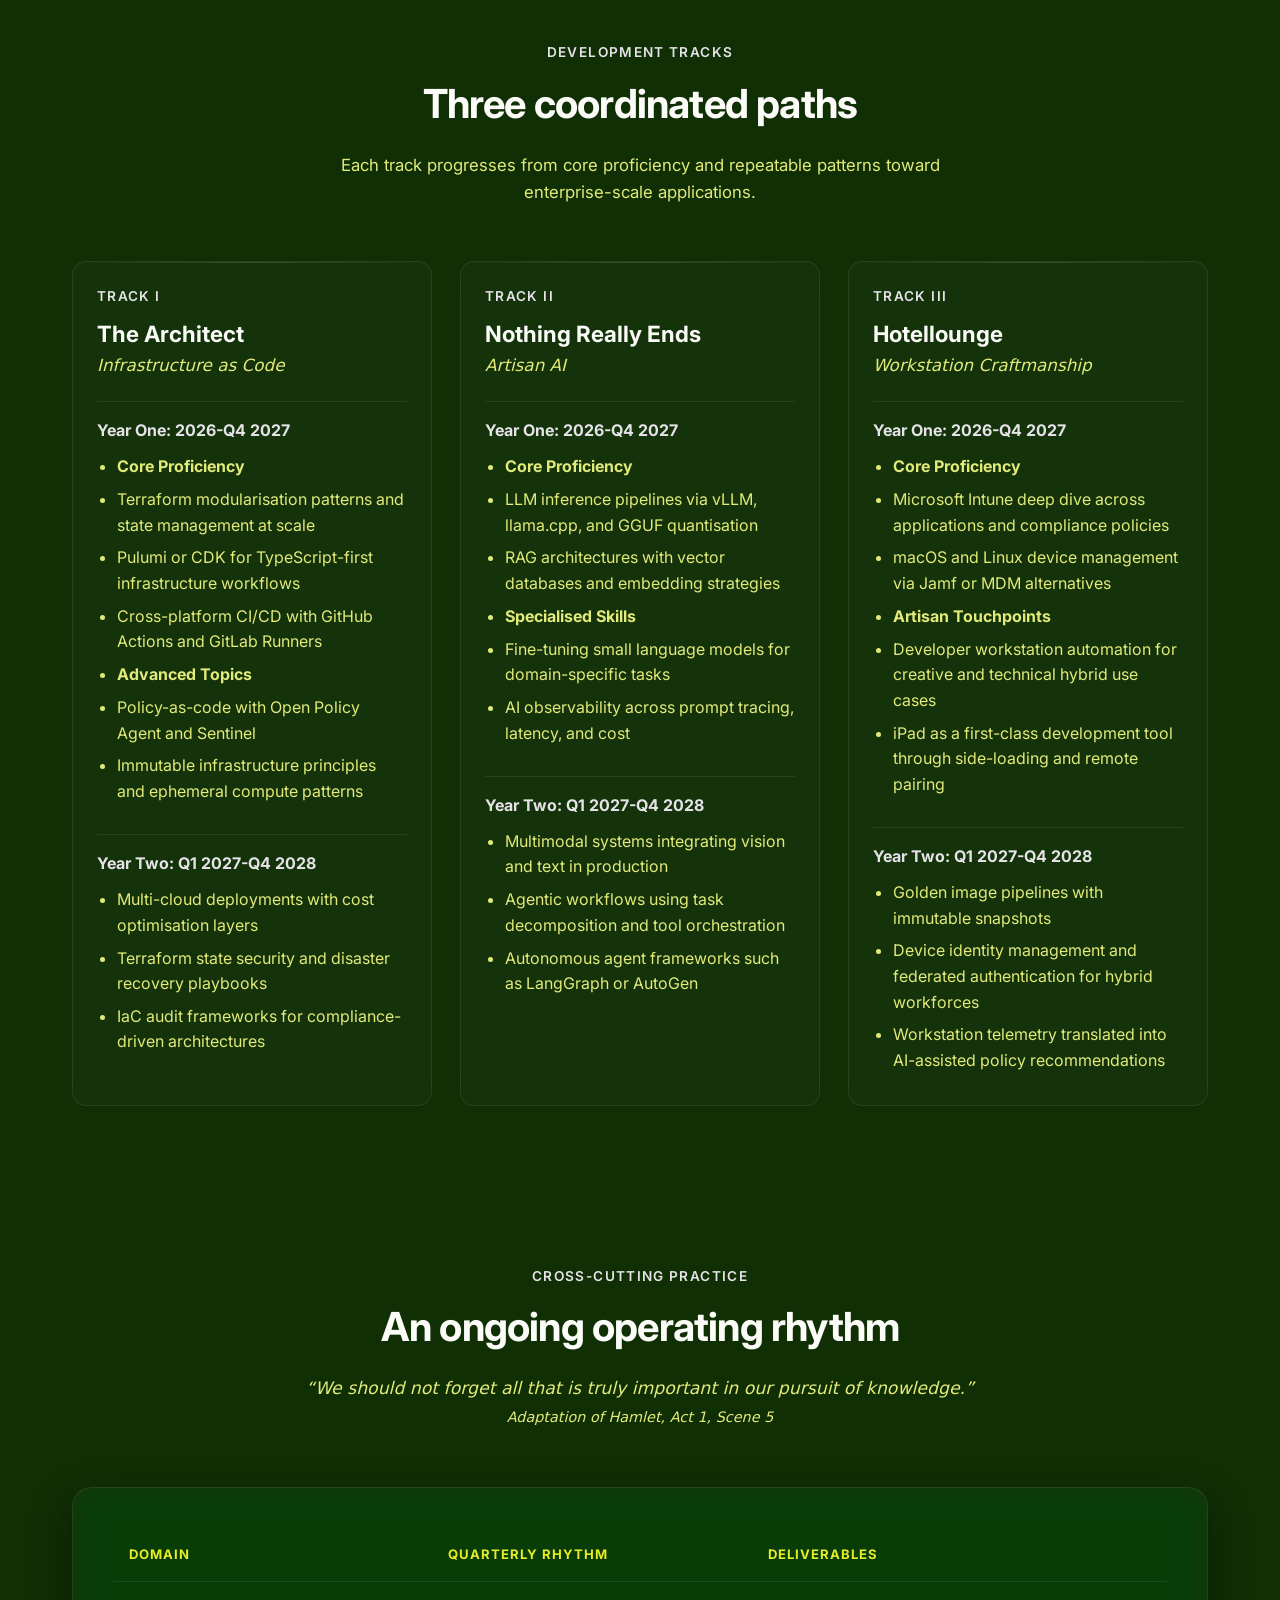
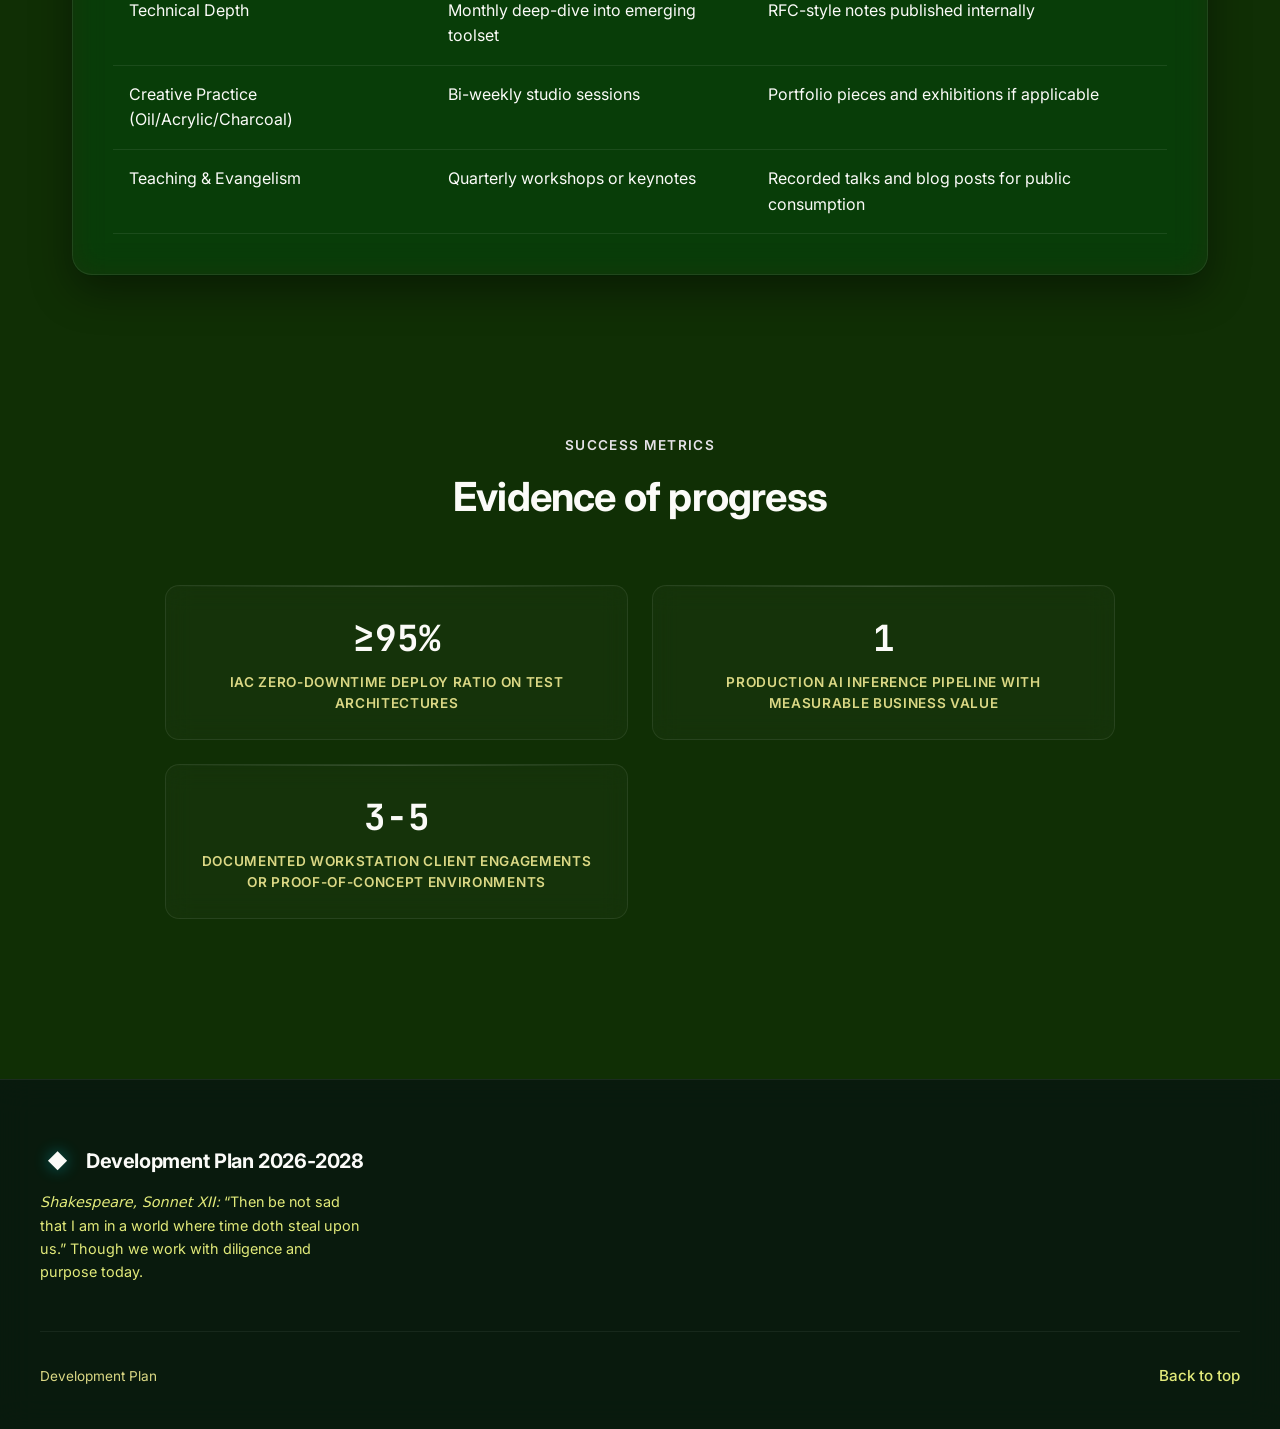
==== commit 21927906: "added resume" ====
--- a/developmentplan.html
+++ b/developmentplan.html
@@ -56,7 +56,7 @@
       <div class="profile-strip">
         <div class="profile-item glass-card"><strong>Principal</strong>Kuhn Octivianus Praeses</div>
         <div class="profile-item glass-card"><strong>Context</strong>IT Architect | Docker &amp; Linux Infrastructure Specialist | Microsoft Intune Evangelist</div>
-        <div class="profile-item glass-card"><strong>Background</strong>Wisconsin Madison North University, <em>cum laude</em> in Art History, Mathematics, Computational Logics, and AI Expertise</div>
+        <div class="profile-item glass-card"><strong>Background</strong>Wisconsin Madison North University,  UGent, RITS Brussels, Cameraman, BGM, Art History, Philosophy, Computational Logics, and Programming</div>
       </div>
     </section>
 
@@ -64,7 +64,7 @@
       <div class="section-header">
         <span class="section-tag">Strategic Vision</span>
         <h2 class="section-title">Technical depth meets creative synthesis</h2>
-        <p class="section-desc">Leverage interdisciplinary training to bridge infrastructure automation, AI systems design, and workstation orchestration while maintaining artistic practice as a source of cognitive renewal.</p>
+        <p class="section-desc">Leverage interdisciplinary training to bridge infrastructure automation, AI systems design, and workstation orchestration while maintaining artistic practice as a source of daily inspiration.</p>
       </div>
     </section>
 
@@ -79,8 +79,8 @@
         <article class="glass-card track-card">
           <div>
             <span class="section-tag">Track I</span>
-            <h3>Infrastructure as Code</h3>
-            <p class="section-desc"><em>The Architect's Foundation</em></p>
+            <h3>The Architect</h3>
+            <p class="section-desc"><em>Infrastructure as Code</em></p>
           </div>
           <div class="year-block">
             <h4>Year One: 2026-Q4 2027</h4>
@@ -107,8 +107,8 @@
         <article class="glass-card track-card">
           <div>
             <span class="section-tag">Track II</span>
-            <h3>Artisan AI</h3>
-            <p class="section-desc"><em>The Sage's Workshop</em></p>
+            <h3>Nothing Really Ends</h3>
+            <p class="section-desc"><em>Artisan AI</em></p>
           </div>
           <div class="year-block">
             <h4>Year One: 2026-Q4 2027</h4>
@@ -134,8 +134,8 @@
         <article class="glass-card track-card">
           <div>
             <span class="section-tag">Track III</span>
-            <h3>Workstation Management</h3>
-            <p class="section-desc"><em>The Craftsman's Guild</em></p>
+            <h3>Hotellounge</h3>
+            <p class="section-desc"><em>Workstation Craftmanship</em></p>
           </div>
           <div class="year-block">
             <h4>Year One: 2026-Q4 2027</h4>
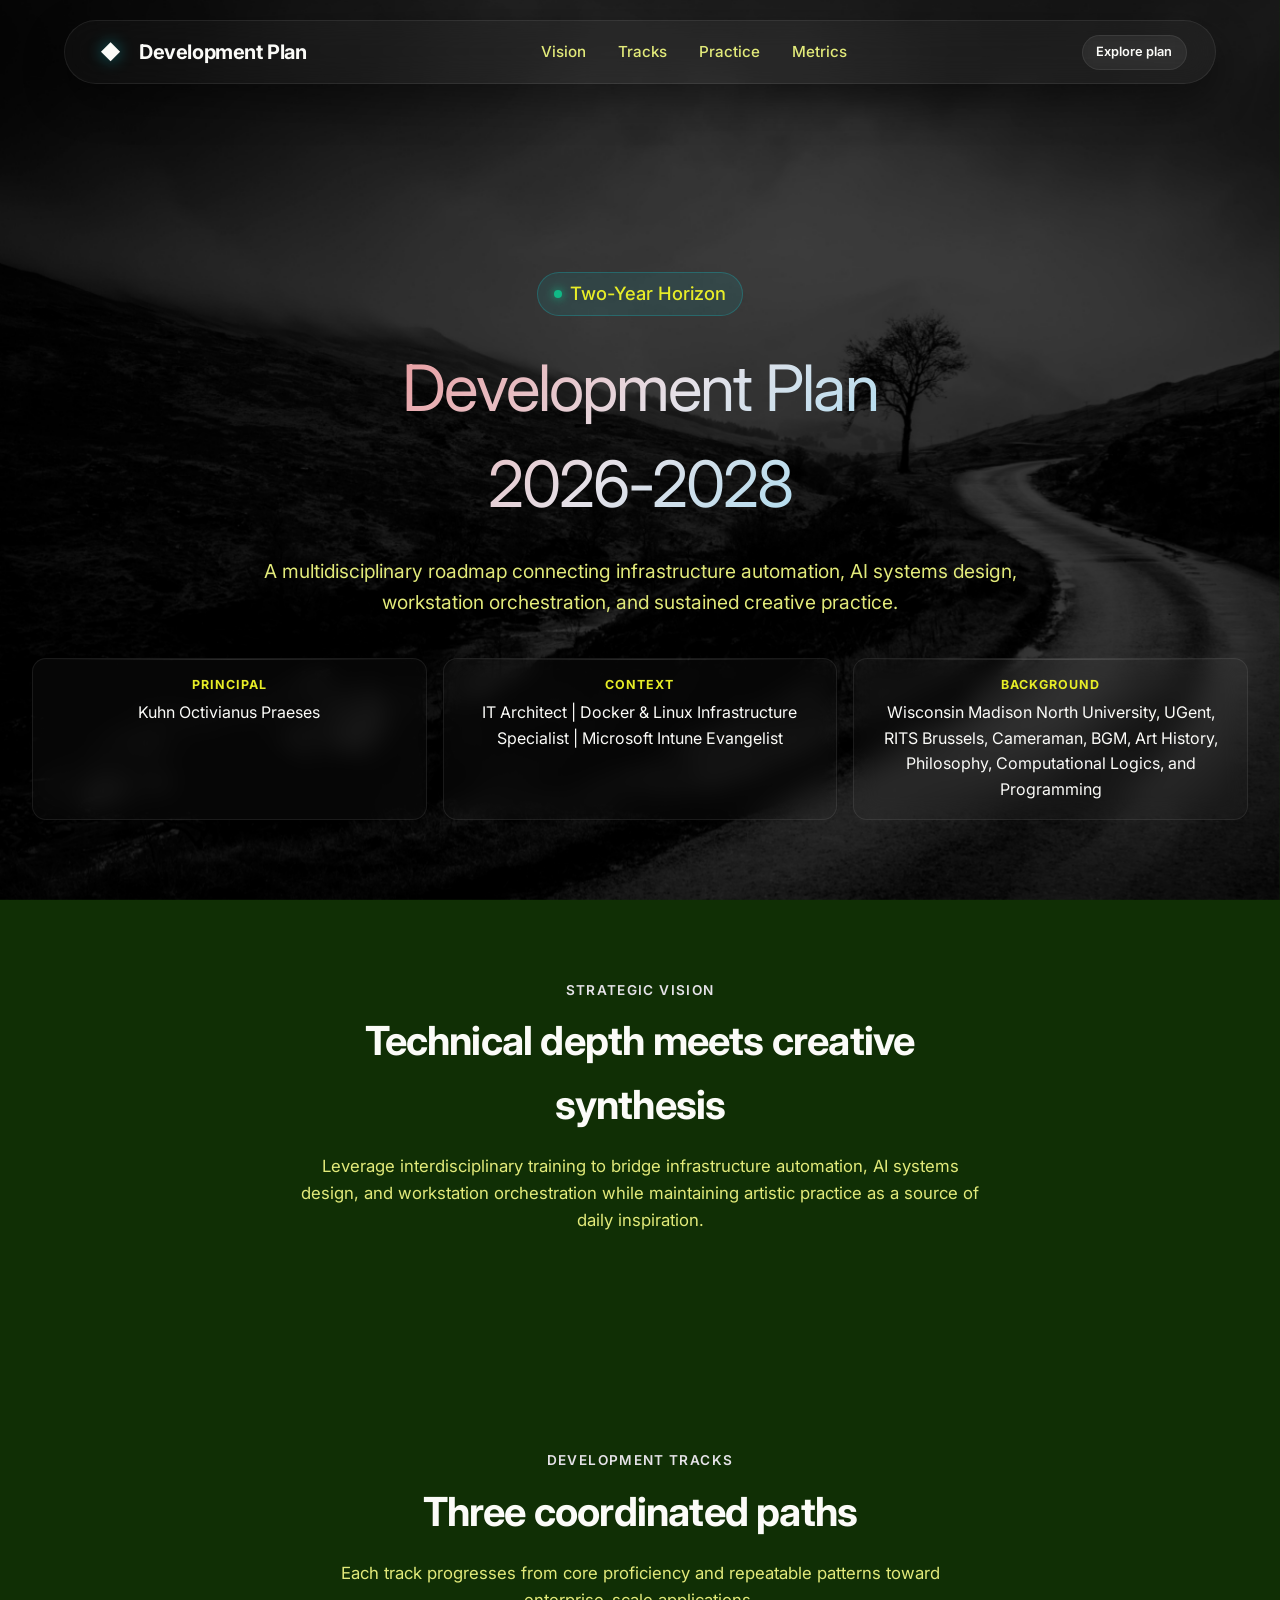
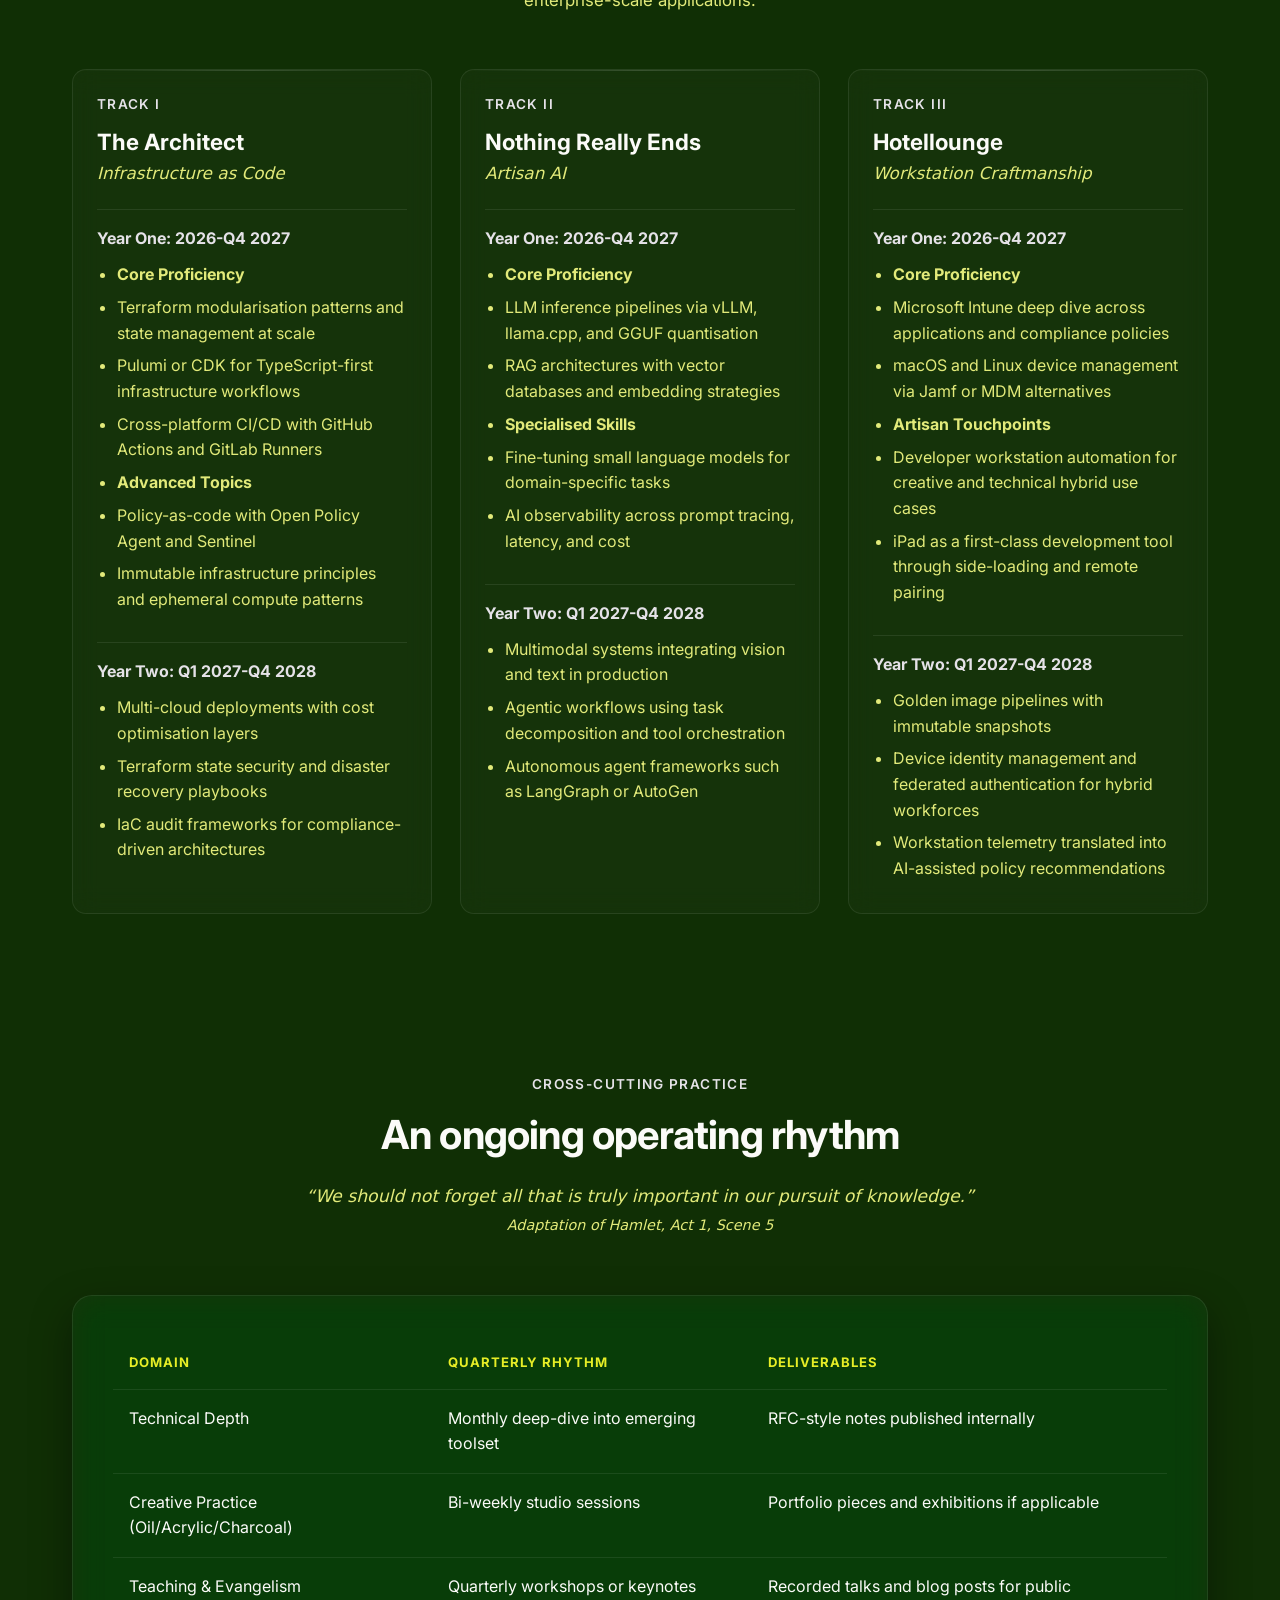
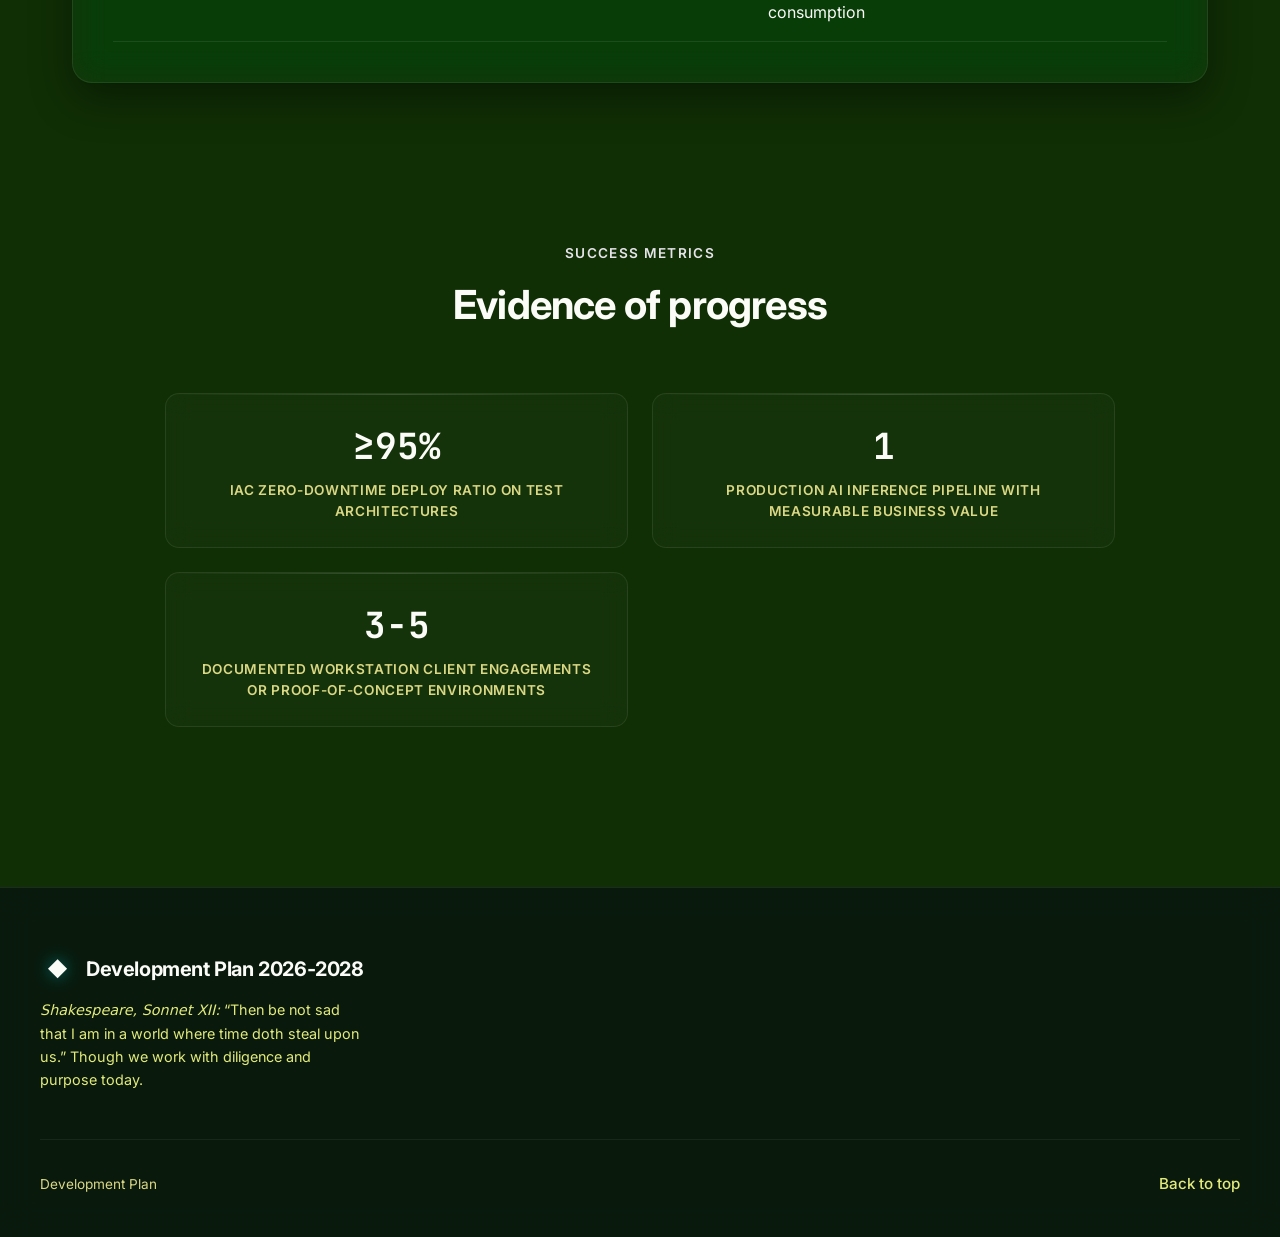
==== commit 7fe937f6: "background ambient removed" ====
--- a/developmentplan.html
+++ b/developmentplan.html
@@ -30,9 +30,9 @@
 </head>
 <body>
   <div class="ambient-bg" aria-hidden="true">
-    <div class="orb orb-1"></div>
+    <!-- <div class="orb orb-1"></div>
     <div class="orb orb-2"></div>
-    <div class="orb orb-3"></div>
+    <div class="orb orb-3"></div> -->
   </div>
 
   <header class="header">
--- a/css/styles.css
+++ b/css/styles.css
@@ -13,7 +13,7 @@
   
   --primary-cyan: #ece8eff7;
   --primary-yellow: #edf427f7;
-  --primary-blue: #4fecfe;
+  --primary-blue: #4fd5fe;
   --accent-purple: #be55f7;
   --accent-indigo: #e7cac1;
   --accent-emerald: #10b986;
@@ -69,6 +69,10 @@
   z-index: -1;
   pointer-events: none;
   overflow: hidden;
+  background-image: url("../assets/bg2.jpg");
+  background-size: cover; 
+  background-repeat: no-repeat;
+  background-attachment: fixed;
 }
 
 .orb {
@@ -159,7 +163,7 @@
 
 /* Typography Utilities */
 .gradient-text {
-  background: linear-gradient(135deg, #ffffff 0%, var(--primary-cyan) 50%, var(--primary-blue) 100%);
+  background: linear-gradient(135deg, #ee4e4e 0%, var(--primary-cyan) 50%, var(--primary-blue) 100%);
   -webkit-background-clip: text;
   -webkit-text-fill-color: transparent;
 }
@@ -337,9 +341,9 @@
 }
 
 .hero-title {
-  font-size: 6.0rem;
-  font-weight: 800;
-  line-height: 2.0;
+  font-size: 4.0rem;
+  font-weight: 400;
+  line-height: 1.5;
   letter-spacing: -0.03em;
   margin-bottom: 1.5rem;
 }
